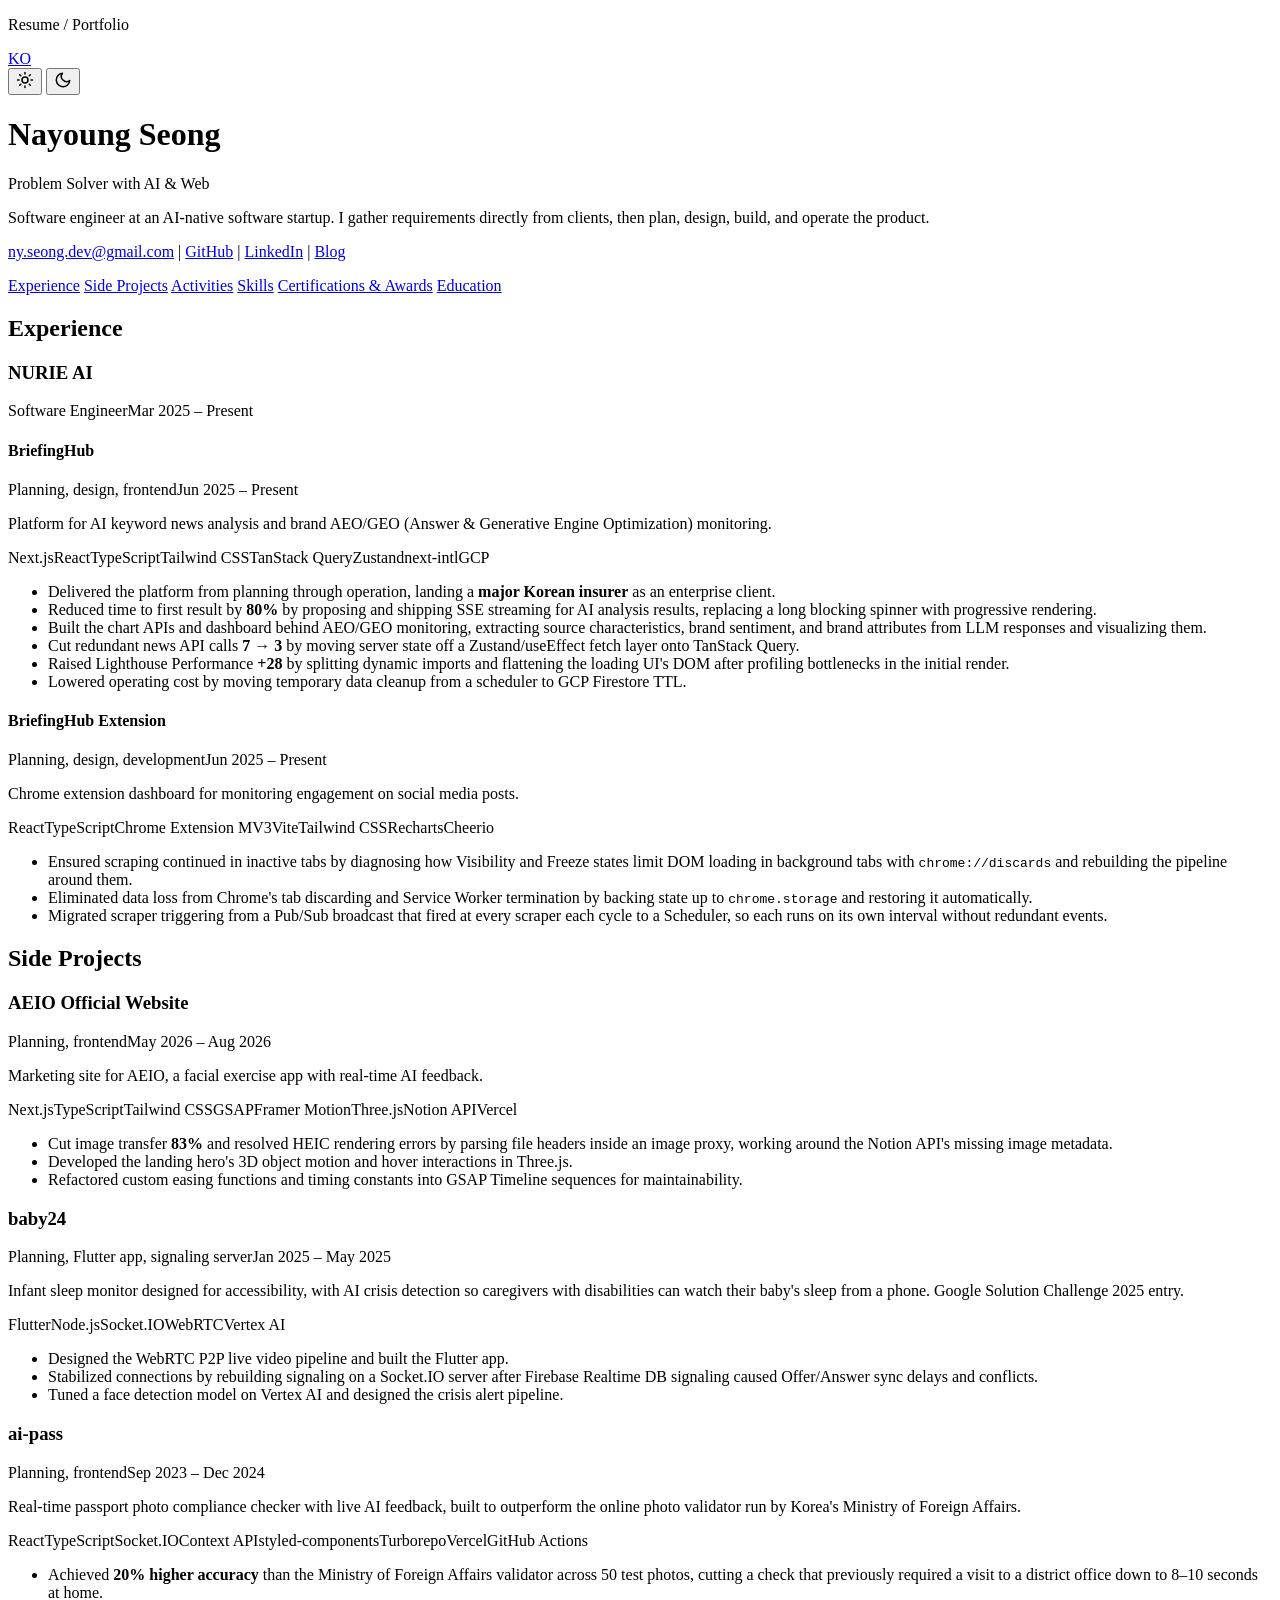
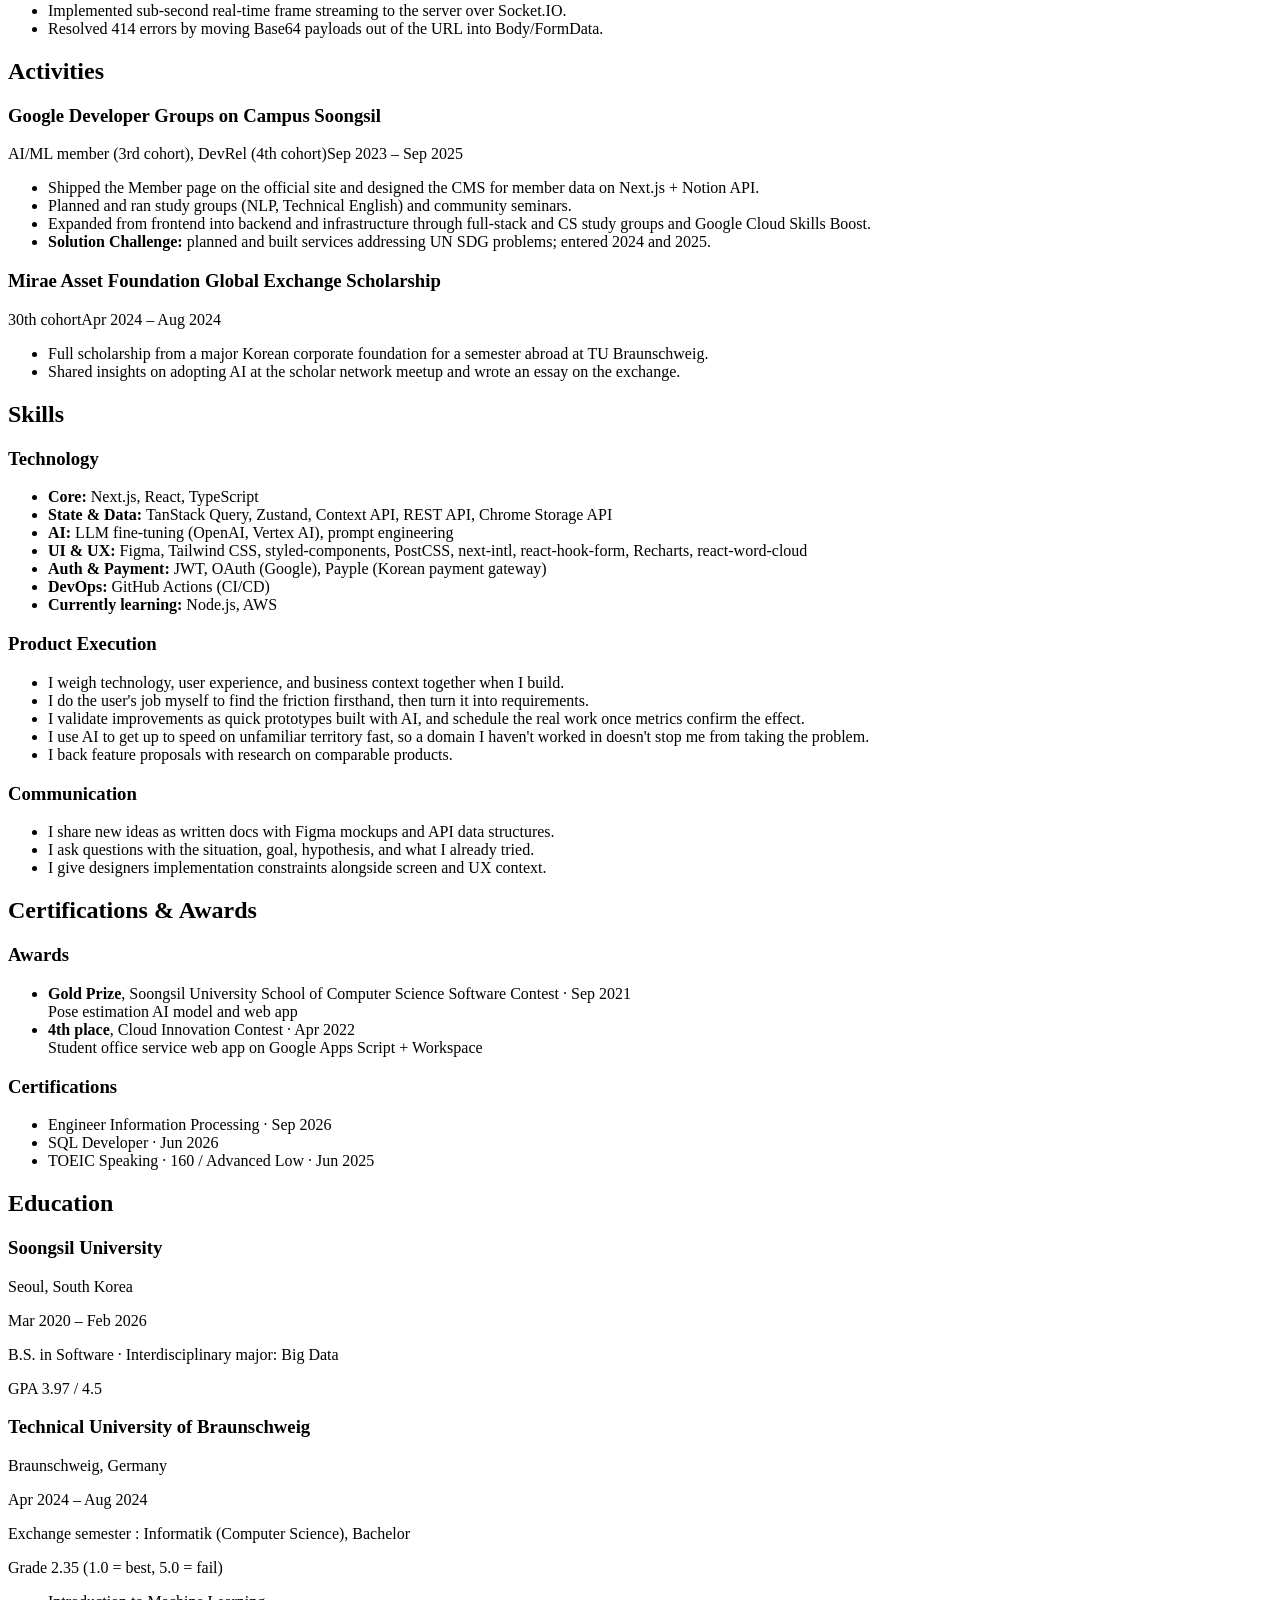
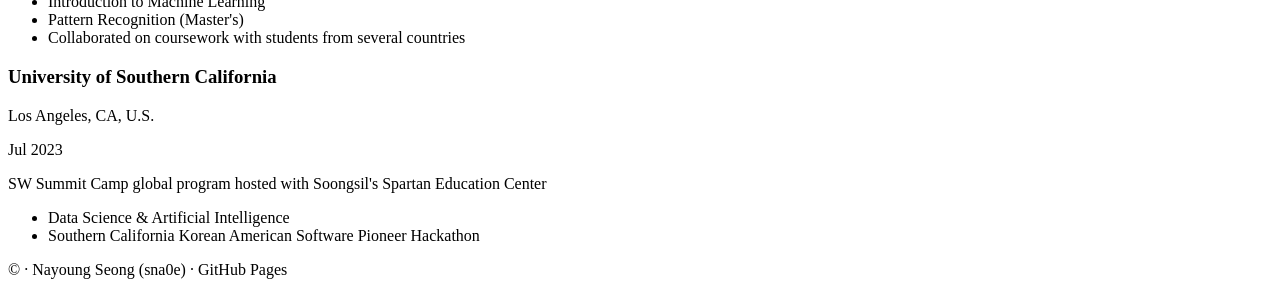
==== en/index.html @ c4184f60 "feat: add eng version resume" ====
<!doctype html>
<html lang="en" data-theme="dark">
  <head>
    <meta charset="utf-8" />
    <meta name="viewport" content="width=device-width, initial-scale=1" />
    <meta name="color-scheme" content="dark light" />
    <meta
      name="description"
      content="Nayoung Seong · Resume and Portfolio"
    />
    <link rel="icon" href="../icons/favicon.ico" type="image/x-icon" />
    <link rel="canonical" href="https://sna0e.github.io/resume/en/" />
    <link rel="alternate" hreflang="ko" href="https://sna0e.github.io/resume/" />
    <link
      rel="alternate"
      hreflang="en"
      href="https://sna0e.github.io/resume/en/"
    />
    <link
      rel="alternate"
      hreflang="x-default"
      href="https://sna0e.github.io/resume/"
    />
    <title>Nayoung Seong · Resume &amp; Portfolio</title>
    <script>
      (function () {
        try {
          var t = localStorage.getItem("theme");
          if (t !== "light" && t !== "dark") {
            t = window.matchMedia("(prefers-color-scheme: dark)").matches
              ? "dark"
              : "light";
          }
          document.documentElement.setAttribute("data-theme", t);
        } catch (e) {
          document.documentElement.setAttribute("data-theme", "dark");
        }
      })();
    </script>
    <link rel="stylesheet" href="../assets/style.css" />
  </head>

  <body>
    <div class="page">
      <header>
        <div class="masthead">
          <p class="eyebrow">Resume / Portfolio</p>
          <div class="masthead__tools">
            <a
              class="lang-switch"
              id="lang-switch"
              href="../"
              hreflang="ko"
              lang="ko"
              aria-label="한국어로 보기"
              >KO</a
            >
            <div class="theme-picker" role="group" aria-label="Color theme">
              <div class="theme-picker__switch">
                <button
                  type="button"
                  id="theme-btn-light"
                  class="theme-picker__btn"
                  aria-pressed="false"
                  aria-label="Light mode"
                >
                  <svg
                    class="theme-picker__icon"
                    width="18"
                    height="18"
                    aria-hidden="true"
                    focusable="false"
                  >
                    <use href="../icons/theme-icons.svg#theme-sun" />
                  </svg>
                </button>
                <button
                  type="button"
                  id="theme-btn-dark"
                  class="theme-picker__btn"
                  aria-pressed="true"
                  aria-label="Dark mode"
                >
                  <svg
                    class="theme-picker__icon"
                    width="18"
                    height="18"
                    aria-hidden="true"
                    focusable="false"
                  >
                    <use href="../icons/theme-icons.svg#theme-moon" />
                  </svg>
                </button>
              </div>
            </div>
          </div>
        </div>
                <h1>Nayoung Seong</h1>
        <p class="lead">Problem Solver with AI &amp; Web</p>
        <p class="summary">
          Software engineer at an AI-native software startup. I gather
          requirements directly from clients, then plan, design, build, and
          operate the product.
        </p>
        <p class="contact">
          <a href="mailto:ny.seong.dev@gmail.com">ny.seong.dev@gmail.com</a>
          |
          <a
            href="https://github.com/sna0e"
            target="_blank"
            rel="noopener noreferrer"
            >GitHub</a
          >
          |
          <a
            href="https://www.linkedin.com/in/nayoungs/"
            target="_blank"
            rel="noopener noreferrer"
            >LinkedIn</a
          >
          |
          <a
            href="https://sna0e.tistory.com/"
            target="_blank"
            rel="noopener noreferrer"
            >Blog</a
          >
        </p>

        <nav aria-label="Section navigation">
          <a href="#experience">Experience</a>
          <a href="#side-projects">Side Projects</a>
          <a href="#activities">Activities</a>
          <a href="#skills">Skills</a>
          <a href="#certs">Certifications &amp; Awards</a>
          <a href="#education">Education</a>
        </nav>
      </header>

      <section id="experience">
        <h2>Experience</h2>
        <article class="entry">
          <header class="job-head">
            <h3>NURIE AI</h3>
            <p class="meta-line">
              <span>Software Engineer</span><span>Mar 2025 – Present</span>
            </p>
          </header>

          <div class="job-segment">
            <h4>BriefingHub</h4>
            <p class="meta-line">
              <span>Planning, design, frontend</span><span>Jun 2025 – Present</span>
            </p>
            <p>
              Platform for AI keyword news analysis and brand AEO/GEO (Answer
              &amp; Generative Engine Optimization) monitoring.
            </p>
            <div class="tag-row">
              <span class="tag">Next.js</span><span class="tag">React</span
              ><span class="tag">TypeScript</span
              ><span class="tag">Tailwind CSS</span
              ><span class="tag">TanStack Query</span
              ><span class="tag">Zustand</span
              ><span class="tag">next-intl</span><span class="tag">GCP</span>
            </div>
            <ul class="list-dot">
              <li>
                Delivered the platform from planning through operation, landing
                a <strong>major Korean insurer</strong> as an enterprise client.
              </li>
              <li>
                Reduced time to first result by <strong>80%</strong> by
                proposing and shipping SSE streaming for AI analysis results,
                replacing a long blocking spinner with progressive rendering.
              </li>
              <li>
                Built the chart APIs and dashboard behind AEO/GEO monitoring,
                extracting source characteristics, brand sentiment, and brand
                attributes from LLM responses and visualizing them.
              </li>
              <li>
                Cut redundant news API calls <strong>7 → 3</strong> by moving
                server state off a Zustand/useEffect fetch layer onto TanStack
                Query.
              </li>
              <li>
                Raised Lighthouse Performance <strong>+28</strong> by
                splitting dynamic imports and flattening the loading UI's DOM after profiling bottlenecks in the initial render.
              </li>
              <li>
                Lowered operating cost by moving temporary data cleanup from a
                scheduler to GCP Firestore TTL.
              </li>
            </ul>
          </div>

          <div class="job-segment">
            <h4>BriefingHub Extension</h4>
            <p class="meta-line">
              <span>Planning, design, development</span><span>Jun 2025 – Present</span>
            </p>
            <p>
              Chrome extension dashboard for monitoring engagement on social
              media posts.
            </p>
            <div class="tag-row">
              <span class="tag">React</span><span class="tag">TypeScript</span
              ><span class="tag">Chrome Extension MV3</span
              ><span class="tag">Vite</span
              ><span class="tag">Tailwind CSS</span
              ><span class="tag">Recharts</span><span class="tag">Cheerio</span>
            </div>
            <ul class="list-dot">
              <li>
                Ensured scraping continued in inactive tabs by diagnosing how Visibility and Freeze states limit DOM loading in background tabs with <code>chrome://discards</code> and rebuilding the pipeline
                around them.
              </li>
              <li>
                Eliminated data loss from Chrome's tab discarding and Service
                Worker termination by backing state up to
                <code>chrome.storage</code> and restoring it automatically.
              </li>
              <li>
              Migrated scraper triggering from a Pub/Sub broadcast that
              fired at every scraper each cycle to a Scheduler, so each runs
              on its own interval without redundant events.
              </li>
            </ul>
          </div>
        </article>
      </section>

      <section id="side-projects">
        <h2>Side Projects</h2>

        <article class="entry">
          <h3>AEIO Official Website</h3>
          <p class="meta-line">
            <span>Planning, frontend</span><span>May 2026 – Aug 2026</span>
          </p>
          <p>
            Marketing site for AEIO, a facial exercise app with real-time AI
            feedback.
          </p>
          <div class="tag-row">
            <span class="tag">Next.js</span><span class="tag">TypeScript</span
            ><span class="tag">Tailwind CSS</span><span class="tag">GSAP</span
            ><span class="tag">Framer Motion</span
            ><span class="tag">Three.js</span
            ><span class="tag">Notion API</span><span class="tag">Vercel</span>
          </div>
          <ul class="list-dot">
            <li>
              Cut image transfer <strong>83%</strong> and resolved HEIC
              rendering errors by parsing file headers inside an image proxy,
              working around the Notion API's missing image metadata.
            </li>
            <li>
              Developed the landing hero's 3D object motion and hover
              interactions in Three.js.
            </li>
            <li>
            Refactored custom easing functions and timing constants into
            GSAP Timeline sequences for maintainability.
            </li>
          </ul>
        </article>

        <article class="entry">
          <h3>baby24</h3>
          <p class="meta-line">
            <span>Planning, Flutter app, signaling server</span><span>Jan 2025 – May 2025</span>
          </p>
          <p>
            Infant sleep monitor designed for accessibility, with AI crisis detection
            so caregivers with disabilities can watch their baby's sleep from a
            phone. Google Solution Challenge 2025 entry.
          </p>
          <div class="tag-row">
            <span class="tag">Flutter</span><span class="tag">Node.js</span
            ><span class="tag">Socket.IO</span><span class="tag">WebRTC</span
            ><span class="tag">Vertex AI</span>
          </div>
          <ul class="list-dot">
            <li>
              Designed the WebRTC P2P live video pipeline and built the Flutter
              app.
            </li>
            <li>
              Stabilized connections by rebuilding signaling on a Socket.IO
              server after Firebase Realtime DB signaling caused Offer/Answer
              sync delays and conflicts.
            </li>
            <li>
            Tuned a face detection model on Vertex AI and designed the
            crisis alert pipeline.
            </li>
          </ul>
        </article>

        <article class="entry">
          <h3>ai-pass</h3>
          <p class="meta-line">
            <span>Planning, frontend</span><span>Sep 2023 – Dec 2024</span>
          </p>
          <p>
            Real-time passport photo compliance checker with live AI feedback,
            built to outperform the online photo validator run by Korea's
            Ministry of Foreign Affairs.
          </p>
          <div class="tag-row">
            <span class="tag">React</span><span class="tag">TypeScript</span
            ><span class="tag">Socket.IO</span
            ><span class="tag">Context API</span
            ><span class="tag">styled-components</span
            ><span class="tag">Turborepo</span><span class="tag">Vercel</span
            ><span class="tag">GitHub Actions</span>
          </div>
          <ul class="list-dot">
            <li>
              Achieved <strong>20% higher accuracy</strong> than the Ministry of
              Foreign Affairs validator across 50 test photos, cutting a check
              that previously required a visit to a district office down to 8–10
              seconds at home.
            </li>
            <li>
              Implemented sub-second real-time frame streaming to the server
              over Socket.IO.
            </li>
            <li>
            Resolved 414 errors by moving Base64 payloads out of the URL
            into Body/FormData.
            </li>
          </ul>
        </article>
      </section>

      <section id="activities">
        <h2>Activities</h2>

        <article class="entry">
          <h3>Google Developer Groups on Campus Soongsil</h3>
          <p class="meta-line">
            <span>AI/ML member (3rd cohort), DevRel (4th cohort)</span><span>Sep 2023 – Sep 2025</span>
          </p>
          <ul class="list-dot">
            <li>
              Shipped the Member page on the official site and designed the CMS for member data on Next.js + Notion API.
            </li>
            <li>
              Planned and ran study groups (NLP, Technical English) and
              community seminars.
            </li>
            <li>
              Expanded from frontend into backend and infrastructure through
              full-stack and CS study groups and Google Cloud Skills Boost.
            </li>
            <li>
              <strong>Solution Challenge:</strong> planned and built services
              addressing UN SDG problems; entered 2024 and 2025.
            </li>
          </ul>
        </article>

        <article class="entry">
          <h3>Mirae Asset Foundation Global Exchange Scholarship</h3>
          <p class="meta-line">
            <span>30th cohort</span><span>Apr 2024 – Aug 2024</span>
          </p>
          <ul class="list-dot">
            <li>
              Full scholarship from a major Korean corporate foundation for a
              semester abroad at TU Braunschweig.
            </li>
            <li>
              Shared insights on adopting AI at the scholar network meetup and
              wrote an essay on the exchange.
            </li>
          </ul>
        </article>
      </section>

      <section id="skills">
        <h2>Skills</h2>
        <div class="skills">
          <h3>Technology</h3>
          <ul class="list-dot">
            <li><strong>Core:</strong> Next.js, React, TypeScript</li>
            <li>
              <strong>State &amp; Data:</strong> TanStack Query, Zustand,
              Context API, REST API, Chrome Storage API
            </li>
            <li>
              <strong>AI:</strong> LLM fine-tuning (OpenAI, Vertex AI), prompt
              engineering
            </li>
            <li>
              <strong>UI &amp; UX:</strong> Figma, Tailwind CSS,
              styled-components, PostCSS, next-intl, react-hook-form, Recharts,
              react-word-cloud
            </li>
            <li>
              <strong>Auth &amp; Payment:</strong> JWT, OAuth (Google), Payple
              (Korean payment gateway)
            </li>
            <li><strong>DevOps:</strong> GitHub Actions (CI/CD)</li>
            <li><strong>Currently learning:</strong> Node.js, AWS</li>
          </ul>

          <h3>Product Execution</h3>
          <ul class="list-dot">
            <li>
              I weigh technology, user experience, and business context together
              when I build.
            </li>
            <li>
              I do the user's job myself to find the friction firsthand, then
              turn it into requirements.
            </li>
            <li>
              I validate improvements as quick prototypes built with AI, and schedule
              the real work once metrics confirm the effect.
            </li>
            <li>
              I use AI to get up to speed on unfamiliar territory fast, so a
              domain I haven't worked in doesn't stop me from taking the
              problem.
            </li>
            <li>
              I back feature proposals with research on comparable products.
            </li>
          </ul>

          <h3>Communication</h3>
          <ul class="list-dot">
            <li>
              I share new ideas as written docs with Figma mockups and API data
              structures.
            </li>
            <li>
              I ask questions with the situation, goal, hypothesis, and what I
              already tried.
            </li>
            <li>
              I give designers implementation constraints alongside screen and
              UX context.
            </li>
          </ul>
        </div>
      </section>

      <section id="certs">
        <h2>Certifications &amp; Awards</h2>

        <h3>Awards</h3>
        <ul class="list-dot">
          <li>
            <strong>Gold Prize</strong>, Soongsil University School of Computer
            Science Software Contest · Sep 2021<br />Pose estimation AI model
            and web app
          </li>
          <li>
            <strong>4th place</strong>, Cloud Innovation Contest · Apr
            2022<br />Student office service web app on Google Apps Script +
            Workspace
          </li>
        </ul>

        <h3 class="skills-title">Certifications</h3>
        <ul class="list-dot">
          <li>Engineer Information Processing · Sep 2026</li>
          <li>SQL Developer · Jun 2026</li>
          <li>TOEIC Speaking · 160 / Advanced Low · Jun 2025</li>
        </ul>
      </section>

      <section id="education">
        <h2>Education</h2>

        <article class="entry">
          <div class="title-row">
            <h3>Soongsil University</h3>
            <p>Seoul, South Korea</p>
          </div>
          <p class="duration">Mar 2020 – Feb 2026</p>
          <p>B.S. in Software · Interdisciplinary major: Big Data</p>
          <p>GPA 3.97 / 4.5</p>
        </article>

        <article class="entry">
          <div class="title-row">
            <h3>Technical University of Braunschweig</h3>
            <p>Braunschweig, Germany</p>
          </div>
          <p class="duration">Apr 2024 – Aug 2024</p>
          <p>Exchange semester : Informatik (Computer Science), Bachelor</p>
          <p>Grade 2.35 (1.0 = best, 5.0 = fail)</p>
          <ul class="list-dot">
            <li>Introduction to Machine Learning</li>
            <li>Pattern Recognition (Master's)</li>
            <li>
              Collaborated on coursework with students from several countries
            </li>
          </ul>
        </article>

        <article class="entry">
          <div class="title-row">
            <h3>University of Southern California</h3>
            <p>Los Angeles, CA, U.S.</p>
          </div>
          <p class="duration">Jul 2023</p>
          <p>
            SW Summit Camp global program hosted with Soongsil's Spartan
            Education Center
          </p>
          <ul class="list-dot">
            <li>Data Science &amp; Artificial Intelligence</li>
            <li>
              Southern California Korean American Software Pioneer Hackathon
            </li>
          </ul>
        </article>
      </section>

      <footer>
        © <span id="y"></span> · Nayoung Seong (sna0e) · GitHub Pages
      </footer>
    </div>
    <script src="../assets/theme.js"></script>
  </body>
</html>
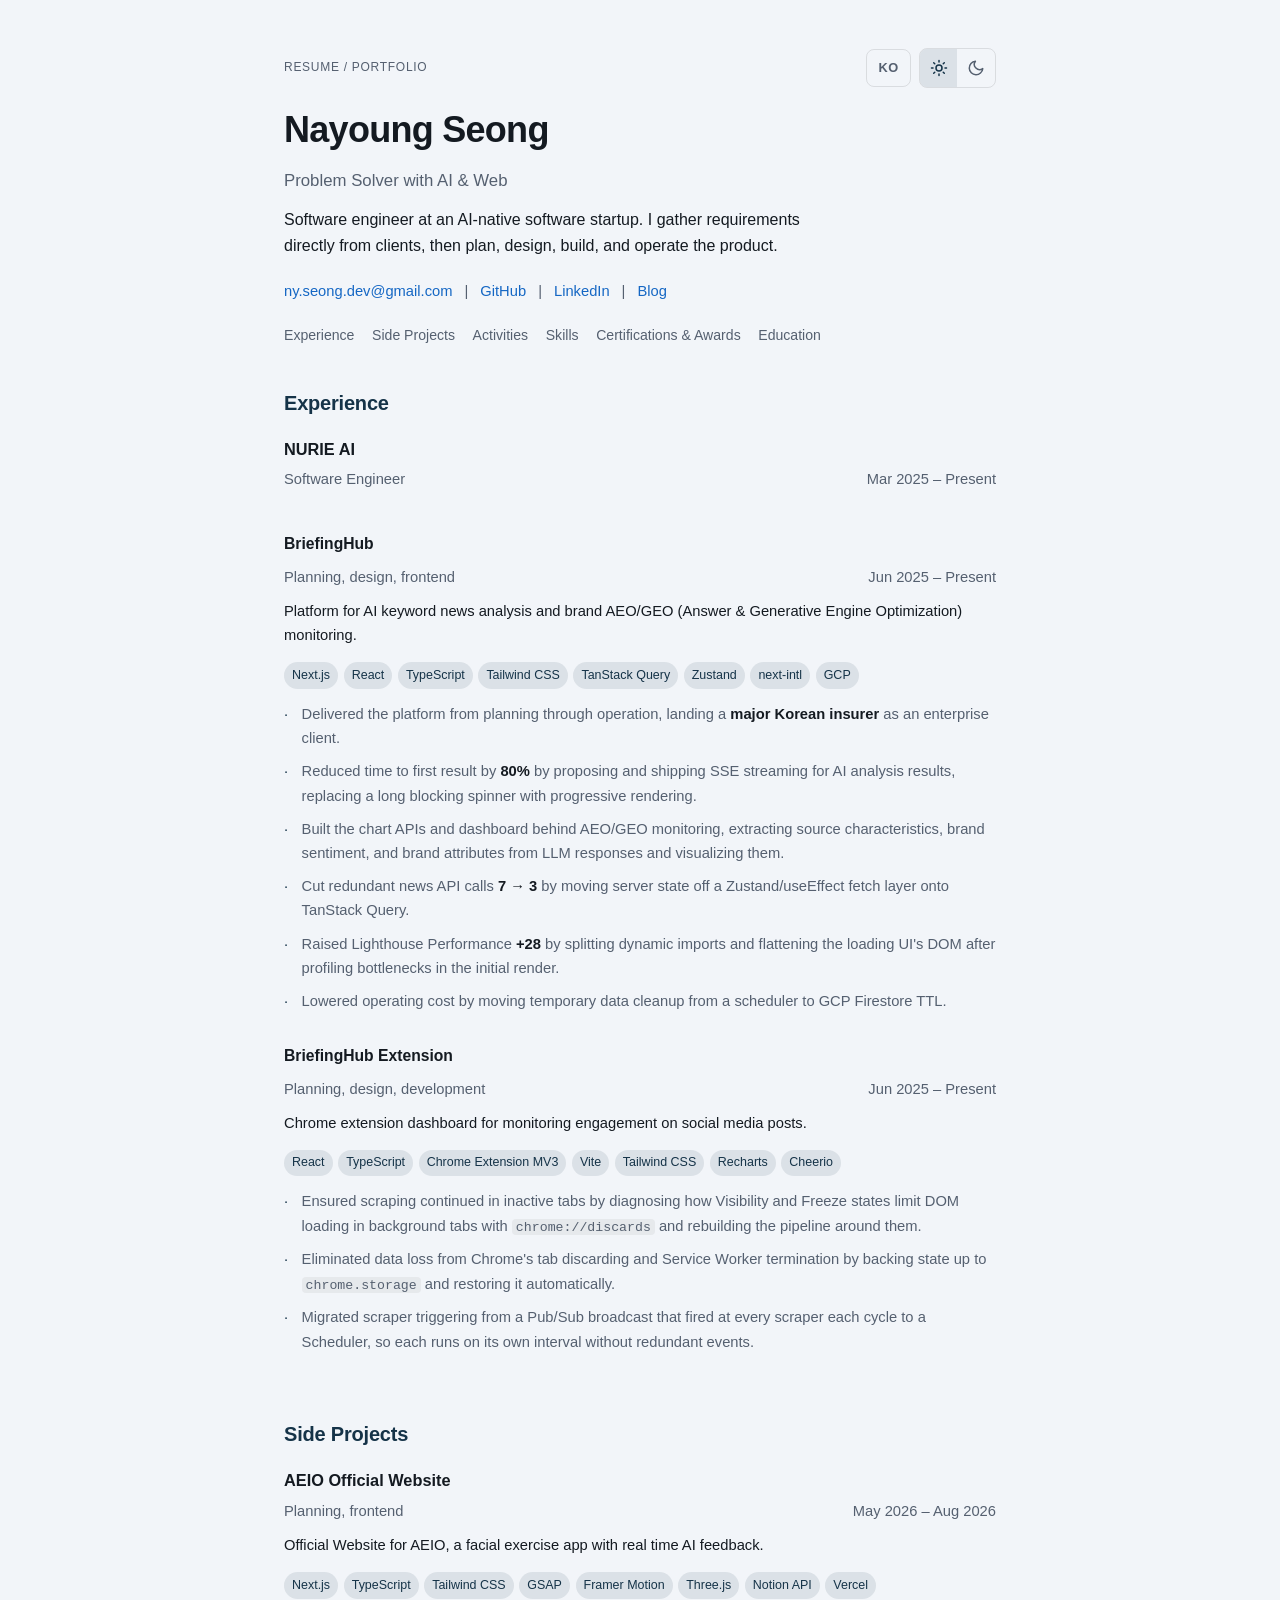
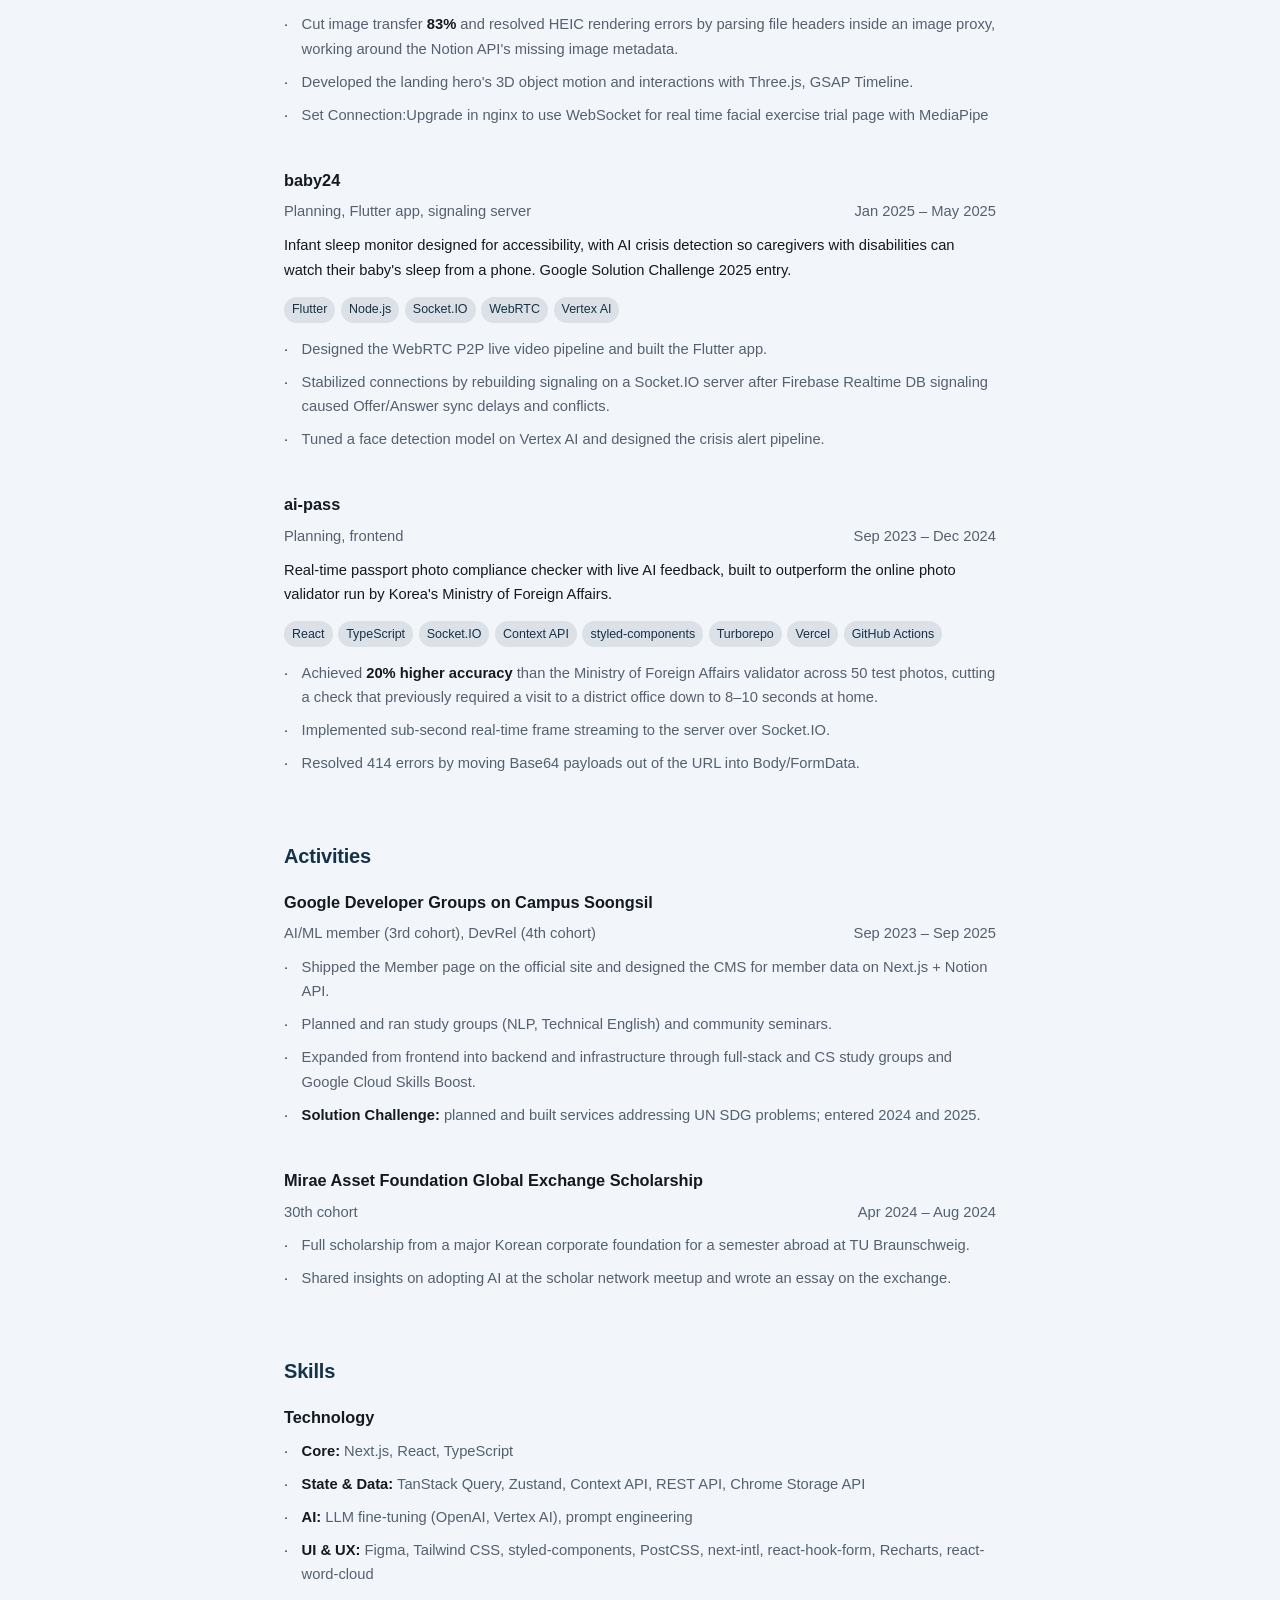
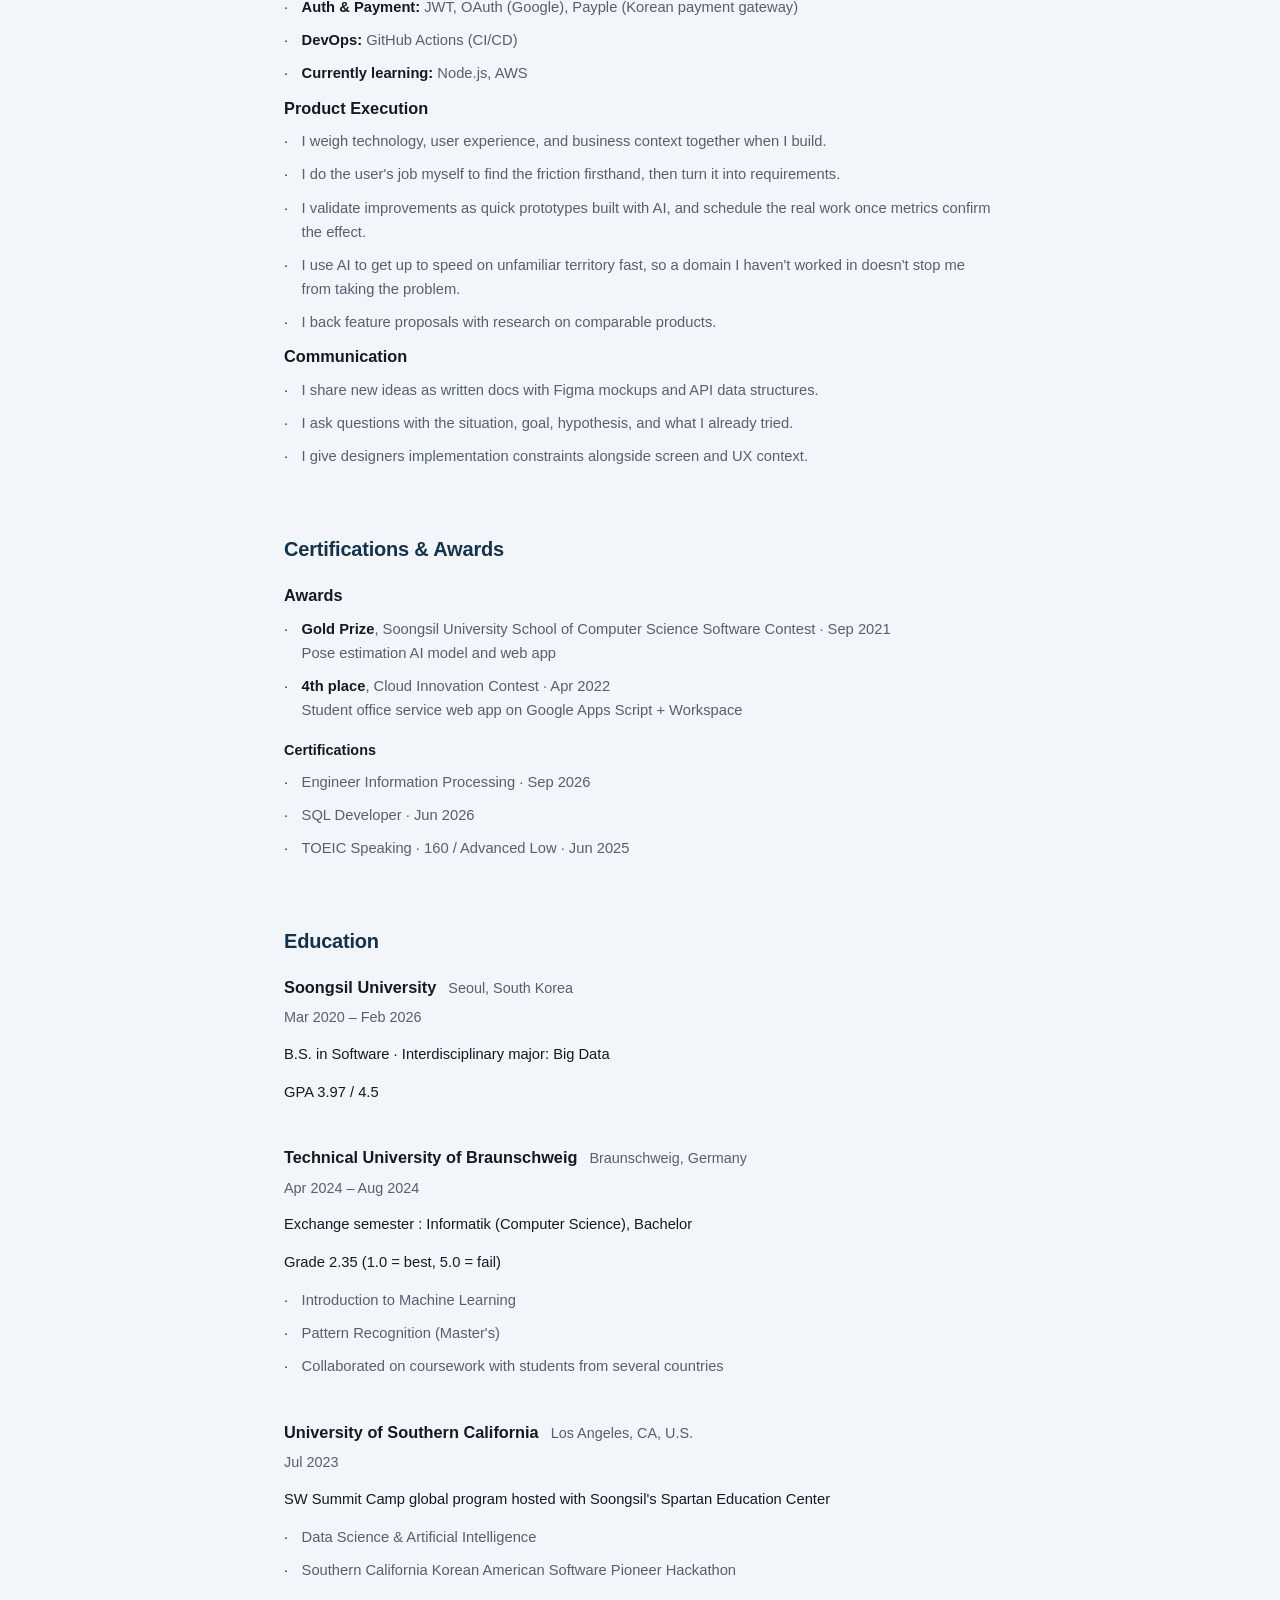
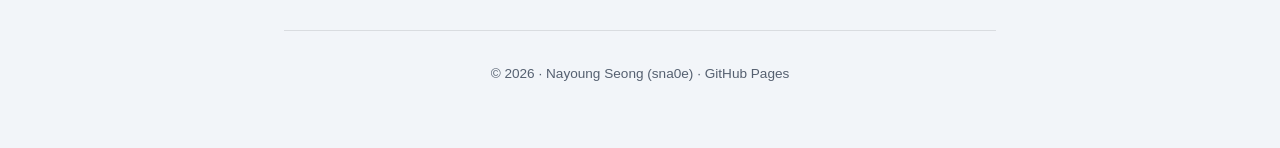
==== commit 9821f160: "Revise AEIO homepage content Updated AEIO homepage description and improved clarity on technologies " ====
--- a/en/index.html
+++ b/en/index.html
@@ -240,7 +240,7 @@
             <span>Planning, frontend</span><span>May 2026 – Aug 2026</span>
           </p>
           <p>
-            Marketing site for AEIO, a facial exercise app with real-time AI
+            Official Website for AEIO, a facial exercise app with real time AI
             feedback.
           </p>
           <div class="tag-row">
@@ -257,12 +257,11 @@
               working around the Notion API's missing image metadata.
             </li>
             <li>
-              Developed the landing hero's 3D object motion and hover
-              interactions in Three.js.
-            </li>
-            <li>
-            Refactored custom easing functions and timing constants into
-            GSAP Timeline sequences for maintainability.
+              Developed the landing hero's 3D object motion and 
+              interactions with Three.js, GSAP Timeline.
+            </li>
+            <li>
+              Set Connection:Upgrade in nginx to use WebSocket for real time facial exercise trial page with MediaPipe
             </li>
           </ul>
         </article>
--- a/assets/style.css
+++ b/assets/style.css
@@ -0,0 +1,660 @@
+:root {
+  --font:
+    "Pretendard Variable", "Apple SD Gothic Neo", "Malgun Gothic",
+    sans-serif;
+  --resume-body: 0.92rem;
+  --resume-subtitle: 0.9rem;
+}
+
+html[data-theme="dark"] {
+  color-scheme: dark;
+  --bg: #0f1419;
+  --text: #e8eaed;
+  --muted: #9aa5b1;
+  --link: #7eb8f0;
+  --link-hover: #a8d4ff;
+  --accent: #fafcff;
+  --accent-soft: rgba(69, 212, 214, 0.14);
+  --border: rgba(255, 255, 255, 0.08);
+  --th-bg: rgba(255, 255, 255, 0.04);
+}
+
+html[data-theme="light"] {
+  color-scheme: light;
+  --bg: #f2f5f9;
+  --text: #141a21;
+  --muted: #556070;
+  --link: #1567c4;
+  --link-hover: #0e5199;
+  --accent: #153348;
+  --accent-soft: rgba(21, 51, 72, 0.1);
+  --border: rgba(0, 0, 0, 0.1);
+  --th-bg: rgba(0, 0, 0, 0.05);
+}
+
+* {
+  box-sizing: border-box;
+  margin: 0;
+  padding: 0;
+}
+
+html {
+  scroll-behavior: smooth;
+  cursor: default;
+}
+
+body {
+  font-family: var(--font);
+  background: var(--bg);
+  color: var(--text);
+  line-height: 1.65;
+  font-size: 16px;
+  min-height: 100vh;
+}
+
+a {
+  color: var(--link);
+  text-decoration: none;
+}
+
+a:hover {
+  color: var(--link-hover);
+  text-decoration: underline;
+}
+
+.page {
+  max-width: 760px;
+  margin: 0 auto;
+  padding: 3rem 1.5rem 4rem;
+}
+
+header {
+  margin-bottom: 2.5rem;
+}
+
+.masthead {
+  display: flex;
+  flex-wrap: wrap;
+  align-items: center;
+  justify-content: space-between;
+  gap: 0.65rem 1rem;
+  margin-bottom: 0.75rem;
+}
+
+.theme-picker {
+  display: flex;
+  flex-wrap: wrap;
+  align-items: center;
+  gap: 0.5rem 0.75rem;
+}
+
+.theme-picker__switch {
+  display: inline-flex;
+  border: 1px solid var(--border);
+  border-radius: 8px;
+  overflow: hidden;
+}
+
+.theme-picker__btn {
+  font: inherit;
+  display: inline-flex;
+  align-items: center;
+  justify-content: center;
+  width: 2.35rem;
+  height: 2.35rem;
+  padding: 0;
+  border: none;
+  background: transparent;
+  color: var(--muted);
+  cursor: pointer;
+  transition:
+    background 0.15s ease,
+    color 0.15s ease;
+}
+
+.theme-picker__btn svg.theme-picker__icon {
+  flex-shrink: 0;
+  pointer-events: none;
+  display: block;
+}
+
+.theme-picker__btn:hover {
+  color: var(--text);
+  background: var(--accent-soft);
+}
+
+.theme-picker__btn[aria-pressed="true"] {
+  background: var(--accent-soft);
+  color: var(--accent);
+  font-weight: 600;
+}
+
+.eyebrow {
+  display: inline-block;
+  margin-bottom: 0;
+  font-size: 0.75rem;
+  letter-spacing: 0.06em;
+  text-transform: uppercase;
+  color: var(--muted);
+}
+
+h1 {
+  font-size: clamp(1.75rem, 4vw, 2.25rem);
+  font-weight: 700;
+  letter-spacing: -0.02em;
+  margin-bottom: 0.5rem;
+}
+
+.lead {
+  color: var(--muted);
+  font-size: 1.05rem;
+  margin-bottom: 1.25rem;
+}
+
+.contact {
+  display: flex;
+  gap: 0.75rem;
+  margin-bottom: 1.25rem;
+  font-size: 0.92rem;
+  color: var(--muted);
+}
+
+nav {
+  display: flex;
+  flex-wrap: wrap;
+  gap: 0.65rem 1.1rem;
+}
+
+nav a {
+  font-size: 0.88rem;
+  color: var(--muted);
+}
+
+nav a:hover {
+  color: var(--link-hover);
+}
+
+.principles {
+  margin-bottom: 1.5rem;
+}
+
+.principles-list,
+ul.list-dot,
+ol.list-num ul {
+  list-style: none;
+}
+
+.principles-list > li {
+  position: relative;
+  padding-left: 1.1rem;
+  margin-bottom: 0.65rem;
+  font-size: var(--resume-body);
+  line-height: 1.55;
+}
+
+.principles-list > li:last-child,
+ol.list-num > li:last-child {
+  margin-bottom: 0;
+}
+
+.principles-list > li::before,
+ol.list-num ul li::before,
+.list-dot li::before {
+  content: "·";
+  position: absolute;
+  left: 0;
+  color: var(--accent);
+}
+
+section {
+  margin-bottom: 4rem;
+}
+
+section:last-of-type {
+  margin-bottom: 0;
+}
+
+h2 {
+  font-size: 1.25rem;
+  font-weight: 600;
+  color: var(--accent);
+  margin-bottom: 1rem;
+  letter-spacing: -0.01em;
+}
+
+h3,
+h4 {
+  font-weight: 600;
+  color: var(--text);
+}
+
+h3 {
+  font-size: 1.02rem;
+  margin-bottom: 0.35rem;
+}
+
+h4 {
+  font-size: 0.98rem;
+  margin: 1.25rem 0 0.5rem;
+}
+
+h4:first-child {
+  margin-top: 0;
+}
+
+h5 {
+  font-size: var(--resume-subtitle);
+  font-weight: 600;
+  color: var(--muted);
+  margin: 0 0 0.5rem;
+  line-height: 1.55;
+}
+
+#side-projects .entry h5,
+#activities .entry h5 {
+  font-size: var(--resume-body);
+  color: var(--text);
+}
+
+p {
+  margin-bottom: 0.85rem;
+  color: var(--text);
+}
+
+p:last-child {
+  margin-bottom: 0;
+}
+
+.project-info {
+  margin-bottom: 0.5rem;
+}
+
+.project-info p {
+  margin-bottom: 0.15rem;
+  color: var(--text);
+}
+
+.project-info p:last-child {
+  margin-bottom: 0;
+}
+
+.duration {
+  font-size: var(--resume-subtitle);
+  color: var(--muted);
+  margin-bottom: 0.75rem;
+}
+
+.role-line {
+  font-size: var(--resume-subtitle);
+  color: var(--muted);
+  margin-bottom: 0;
+}
+
+section .entry p {
+  font-size: var(--resume-body);
+}
+
+section .entry p.duration,
+section .entry p.role-line {
+  font-size: var(--resume-subtitle);
+}
+
+.entry {
+  margin-bottom: 2.5rem;
+}
+
+.job-head > h3 {
+  margin-bottom: 0.25rem;
+}
+
+.job-head > .role-line {
+  margin-bottom: 0;
+}
+
+.job-segment {
+  margin-top: 1.85rem;
+}
+
+.job-segment:first-of-type {
+  margin-top: 0.85rem;
+}
+
+.job-lead {
+  font-size: var(--resume-body);
+  color: var(--muted);
+  margin-bottom: 0.75rem;
+}
+
+.job-segment .list-dot + .job-lead {
+  margin-top: 1rem;
+}
+
+ol.list-num {
+  list-style: decimal;
+  padding-left: 1.35rem;
+  margin: 0.5rem 0 0;
+}
+
+ol.list-num > li {
+  margin-bottom: 1rem;
+  padding-left: 0.35rem;
+  color: var(--text);
+  font-size: var(--resume-body);
+}
+
+ol.list-num ul {
+  margin: 0.45rem 0 0;
+}
+
+ol.list-num ul li,
+.list-dot li {
+  position: relative;
+  font-size: var(--resume-body);
+  color: var(--muted);
+}
+
+ol.list-num ul li {
+  padding-left: 1rem;
+  margin-bottom: 0.4rem;
+}
+
+.list-dot li {
+  padding-left: 1.1rem;
+  margin-bottom: 0.55rem;
+}
+
+ul.list-dot {
+  margin: 0.5rem 0 0;
+}
+
+.tag-row {
+  margin-top: 0.65rem;
+}
+
+.tag {
+  display: inline-block;
+  background: var(--accent-soft);
+  color: var(--accent);
+  font-size: 0.78rem;
+  padding: 0.18rem 0.5rem;
+  border-radius: 999px;
+  margin: 0 0.35rem 0.35rem 0;
+}
+
+table {
+  width: 100%;
+  border-collapse: collapse;
+  font-size: var(--resume-body);
+  margin-top: 0.5rem;
+}
+
+th,
+td {
+  border: 1px solid var(--border);
+  padding: 0.55rem 0.65rem;
+  text-align: left;
+  vertical-align: top;
+}
+
+th {
+  background: var(--th-bg);
+  color: var(--muted);
+  font-weight: 600;
+}
+
+td {
+  color: var(--muted);
+}
+
+.table-wrap th:last-child,
+.table-wrap td:last-child {
+  white-space: nowrap;
+}
+
+.table-wrap {
+  overflow-x: auto;
+  margin-bottom: 1.25rem;
+}
+
+.table-wrap:last-child {
+  margin-bottom: 0;
+}
+
+.table-caption,
+.skills-title {
+  font-size: var(--resume-subtitle);
+  font-weight: 600;
+  color: var(--text);
+}
+
+.table-caption {
+  margin-bottom: 0.5rem;
+}
+
+.skills-title {
+  margin: 1rem 0 0.5rem;
+}
+
+.skills-title:first-child {
+  margin-top: 0;
+}
+
+.title-row {
+  display: flex;
+  flex-wrap: wrap;
+  align-items: baseline;
+  gap: 0.35rem 0.75rem;
+  margin-bottom: 0.35rem;
+}
+
+.title-row h3 {
+  margin-bottom: 0;
+}
+
+section .entry .title-row p {
+  margin-bottom: 0;
+  font-size: var(--resume-subtitle);
+  color: var(--muted);
+}
+
+footer {
+  margin-top: 3rem;
+  padding-top: 2rem;
+  border-top: 1px solid var(--border);
+  font-size: 0.85rem;
+  color: var(--muted);
+  text-align: center;
+}
+
+strong {
+  font-weight: 600;
+  color: var(--text);
+}
+
+.masthead__tools {
+  display: flex;
+  align-items: center;
+  gap: 0.5rem;
+}
+
+.lang-switch {
+  display: inline-flex;
+  align-items: center;
+  justify-content: center;
+  height: 2.35rem;
+  padding: 0 0.7rem;
+  border: 1px solid var(--border);
+  border-radius: 8px;
+  font-size: 0.8rem;
+  font-weight: 600;
+  letter-spacing: 0.04em;
+  color: var(--muted);
+  transition:
+    background 0.15s ease,
+    color 0.15s ease;
+}
+
+.lang-switch:hover {
+  background: var(--accent-soft);
+  color: var(--accent);
+  text-decoration: none;
+}
+
+/* ── 영문판: 상단 요약 ── */
+.summary {
+  font-size: 1rem;
+  color: var(--text);
+  max-width: 62ch;
+  margin-bottom: 1.25rem;
+}
+
+.lead + .summary {
+  margin-top: -0.5rem;
+}
+
+/* ── 역할 / 기간 메타 줄: 양끝 정렬 ── */
+.meta-line {
+  display: flex;
+  flex-wrap: wrap;
+  align-items: baseline;
+  justify-content: space-between;
+  gap: 0.1rem 1.5rem;
+  font-size: var(--resume-subtitle);
+  color: var(--muted);
+  margin-bottom: 0.6rem;
+}
+
+code {
+  font-family: ui-monospace, SFMono-Regular, Menlo, monospace;
+  font-size: 0.9em;
+  padding: 0.05em 0.3em;
+  border-radius: 4px;
+  background: var(--th-bg);
+}
+
+/* ── 인쇄 / PDF ── */
+@media print {
+  html[data-theme="dark"],
+  html[data-theme="light"],
+  :root {
+    color-scheme: light;
+    --bg: #ffffff;
+    --text: #000000;
+    --muted: #333333;
+    --link: #000000;
+    --link-hover: #000000;
+    --accent: #000000;
+    --accent-soft: #f0f0f0;
+    --border: #cccccc;
+    --th-bg: #f5f5f5;
+  }
+
+  @page {
+    margin: 12mm;
+  }
+
+  body {
+    font-size: 10pt;
+    line-height: 1.42;
+  }
+
+  .page {
+    max-width: none;
+    padding: 0;
+  }
+
+  header {
+    margin-bottom: 1.1rem;
+  }
+
+  h1 {
+    font-size: 1.6rem;
+    margin-bottom: 0.25rem;
+  }
+
+  .lead,
+  .summary {
+    margin-bottom: 0.5rem;
+  }
+
+  .lead + .summary {
+    margin-top: 0;
+  }
+
+  .contact {
+    margin-bottom: 0;
+  }
+
+  h2 {
+    font-size: 1.05rem;
+    margin-bottom: 0.5rem;
+  }
+
+  h3 {
+    font-size: 0.98rem;
+  }
+
+  h4 {
+    margin: 0.75rem 0 0.25rem;
+  }
+
+  p {
+    margin-bottom: 0.35rem;
+  }
+
+  .entry {
+    margin-bottom: 1rem;
+  }
+
+  .job-segment,
+  .job-segment:first-of-type {
+    margin-top: 0.85rem;
+  }
+
+  .meta-line {
+    margin-bottom: 0.3rem;
+  }
+
+  .tag-row {
+    margin-top: 0.35rem;
+  }
+
+  .tag {
+    font-size: 0.68rem;
+    padding: 0.05rem 0.35rem;
+    margin: 0 0.25rem 0.2rem 0;
+  }
+
+  ul.list-dot {
+    margin-top: 0.3rem;
+  }
+
+  .list-dot li {
+    margin-bottom: 0.25rem;
+  }
+
+
+  .masthead__tools,
+  nav,
+  footer {
+    display: none !important;
+  }
+
+  section {
+    margin-bottom: 1.5rem;
+  }
+
+  .entry,
+  .job-segment,
+  .table-wrap {
+    break-inside: avoid;
+  }
+
+  h2 {
+    break-after: avoid;
+  }
+
+  a {
+    text-decoration: none;
+  }
+}
